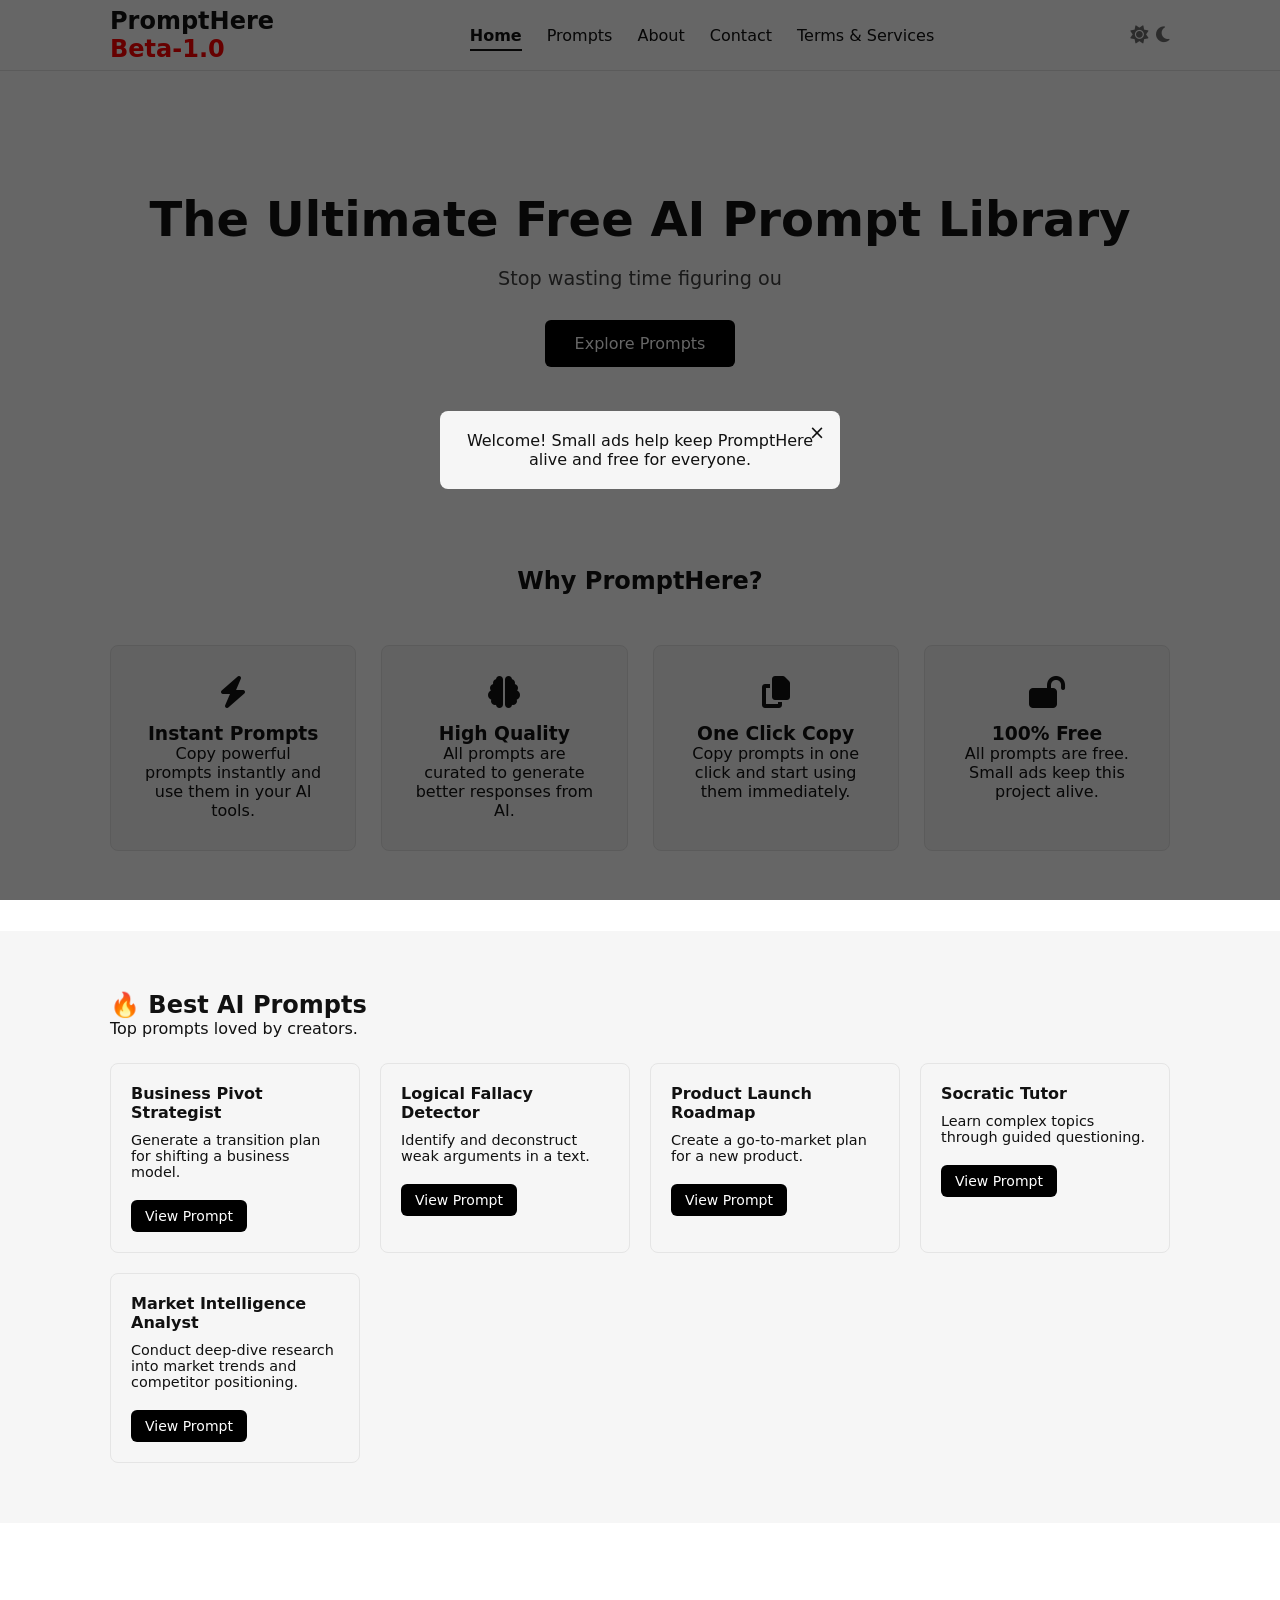
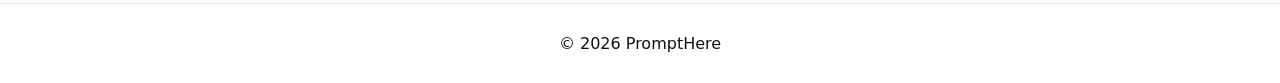
==== index.html @ b7d782c4 "Add files via upload" ====
<!DOCTYPE html>
<html lang="en">

<head>
  <meta charset="UTF-8">
  <meta name="viewport" content="width=device-width, initial-scale=1.0">
  <title>PromptHere - Free AI Prompt Library</title>

  <!-- Main CSS -->
  <link rel="stylesheet" href="style.css">

  <!-- Font Awesome Icons -->
  <link rel="stylesheet"
    href="https://cdnjs.cloudflare.com/ajax/libs/font-awesome/6.5.0/css/all.min.css">
</head>

<body>

  <!-- HEADER -->
  <header class="header">
    <div class="container nav">

      <div class="logo">
        <a href="index.html">PromptHere <P style="color: red;">Beta-1.0</P> </a>
      </div>

      <nav>
        <ul>
          <li><a href="index.html" class="active">Home</a></li>
          <li><a href="prompts.html">Prompts</a></li>
          <li><a href="about.html">About</a></li>
          <li><a href="contact.html">Contact</a></li>
          <li><a href="terms&services.html">Terms & Services</a></li>
        </ul>
      </nav>

      <!-- Theme Toggle -->
      <label class="theme-toggle">
        <i class="fa-solid fa-sun"></i>
        <input type="checkbox" id="theme-toggle">
        <i class="fa-solid fa-moon"></i>
      </label>

    </div>
  </header>


  <!-- HERO SECTION -->
  <section class="hero">
    <div class="container hero-content">

      <h1>The Ultimate Free AI Prompt Library</h1>

      <!-- Typewriter text -->
      <p id="hero-text"></p>

      <a href="prompts.html" class="btn">Explore Prompts</a>

    </div>
  </section>


  <!-- INFO POPUP -->
  <div id="popup" class="popup">
    <div class="popup-content">

      <span id="close-popup">&times;</span>

      <p>
        Welcome! Small ads help keep PromptHere alive and free for everyone.
      </p>

    </div>
  </div>


  <!-- FEATURES -->
  <section class="features">

    <div class="container">

      <h2 class="section-title">Why PromptHere?</h2>

      <div class="cards">

        <div class="card">
          <i class="fa-solid fa-bolt"></i>
          <h3>Instant Prompts</h3>
          <p>Copy powerful prompts instantly and use them in your AI tools.</p>
        </div>

        <div class="card">
          <i class="fa-solid fa-brain"></i>
          <h3>High Quality</h3>
          <p>All prompts are curated to generate better responses from AI.</p>
        </div>

        <div class="card">
          <i class="fa-solid fa-copy"></i>
          <h3>One Click Copy</h3>
          <p>Copy prompts in one click and start using them immediately.</p>
        </div>

        <div class="card">
          <i class="fa-solid fa-lock-open"></i>
          <h3>100% Free</h3>
          <p>All prompts are free. Small ads keep this project alive.</p>
        </div>

      </div>

    </div>

  </section>


  <!-- BEST PROMPTS -->
  <section class="best-prompts">

    <div class="container">

      <h2>🔥 Best AI Prompts</h2>
      <p>Top prompts loved by creators.</p>

      <div id="bestPrompts" class="prompt-grid"></div>

    </div>

  </section>


  <!-- FOOTER -->
  <footer class="footer">
    <div class="container footer-content">
      <p>© <span id="year"></span> PromptHere</p>
    </div>
  </footer>


  <!-- MAIN JS -->
  <script src="script.js"></script>

</body>
</html>
---- style.css ----
/* =========================
   ROOT VARIABLES
========================= */

:root {
  --bg: #ffffff;
  --text: #111;
  --card: #f6f6f6;
  --border: #e5e5e5;
}

[data-theme="dark"] {
  --bg: #0f0f0f;
  --text: #eeeeee;
  --card: #1a1a1a;
  --border: #333;
}


/* =========================
   GLOBAL RESET
========================= */

* {
  margin: 0;
  padding: 0;
  box-sizing: border-box;
}

body {
  font-family: system-ui;
  background: var(--bg);
  color: var(--text);
  transition: background .3s, color .3s;
}

.container {
  max-width: 1100px;
  margin: auto;
  padding: 0 20px;
}


/* =========================
   HEADER / NAVBAR
========================= */

.header {
  border-bottom: 1px solid var(--border);
  position: sticky;
  top: 0;
  background: var(--bg);
  z-index: 1000;
}

.nav {
  display: flex;
  justify-content: space-between;
  align-items: center;
  height: 70px;
}

.logo a {
  font-size: 1.5rem;
  font-weight: 700;
  color: var(--text);
  text-decoration: none;
}

nav ul {
  display: flex;
  gap: 25px;
  list-style: none;
}

nav a {
  text-decoration: none;
  color: var(--text);
  transition: .3s;
}

nav a:hover {
  opacity: .6;
}

nav a.active {
  font-weight: 600;
  border-bottom: 2px solid var(--text);
  padding-bottom: 4px;
}


/* =========================
   HERO SECTION
========================= */

.hero {
  padding: 120px 0;
  text-align: center;
}

.hero h1 {
  font-size: 3rem;
  margin-bottom: 20px;
}

.hero p {
  font-size: 1.2rem;
  opacity: .8;
  max-width: 650px;
  margin: auto;
  margin-bottom: 30px;
}

.btn {
  display: inline-block;
  background: #000;
  color: #fff;
  padding: 14px 30px;
  border-radius: 6px;
  text-decoration: none;
  transition: .3s;
}

.btn:hover {
  transform: translateY(-3px);
  box-shadow: 0 6px 15px rgba(0,0,0,0.15);
}


/* =========================
   FEATURES SECTION
========================= */

.features {
  padding: 80px 0;
}

.section-title {
  text-align: center;
  margin-bottom: 50px;
}

.cards {
  display: grid;
  grid-template-columns: repeat(auto-fit, minmax(220px, 1fr));
  gap: 25px;
}

.card {
  background: var(--card);
  padding: 30px;
  border-radius: 8px;
  border: 1px solid var(--border);
  text-align: center;
  transition: .3s;
}

.card:hover {
  transform: translateY(-6px);
  box-shadow: 0 10px 20px rgba(0,0,0,0.08);
}

.card i {
  font-size: 2rem;
  margin-bottom: 15px;
}


/* =========================
   PROMPT CARDS
========================= */

.prompt-grid {
  display: grid;
  grid-template-columns: repeat(auto-fit, minmax(250px, 1fr));
  gap: 20px;
  margin-top: 25px;
}

.prompt-card {
  background: var(--card);
  padding: 20px;
  border-radius: 8px;
  border: 1px solid var(--border);
  transition: .3s;
}

.prompt-card:hover {
  transform: translateY(-5px);
  box-shadow: 0 8px 18px rgba(0,0,0,0.08);
}

.prompt-card h3 {
  font-size: 1rem;
  margin-bottom: 10px;
}

.prompt-card p {
  font-size: .9rem;
  margin-bottom: 10px;
}

.prompt-card pre {
  background: #111;
  color: #fff;
  padding: 10px;
  font-size: .8rem;
  overflow: auto;
  border-radius: 4px;
}

.prompt-buttons {
  display: flex;
  gap: 10px;
  margin-top: 10px;
}

.prompt-card button {
  padding: 8px 14px;
  background: #000;
  color: #fff;
  border: none;
  border-radius: 4px;
  cursor: pointer;
  transition: .3s;
}

.prompt-card button:hover {
  transform: translateY(-2px);
}


/* =========================
   VIEW BUTTON
========================= */

.view-btn {
  display: inline-block;
  margin-top: 10px;
  padding: 8px 14px;
  background: #000;
  color: #fff;
  text-decoration: none;
  border-radius: 6px;
  font-size: 14px;
  transition: .3s;
}

.view-btn:hover {
  opacity: .8;
}


/* =========================
   PROMPT PAGE TEXT
========================= */

#prompt-text {
  background: var(--card);
  padding: 20px;
  border: 1px solid var(--border);
  border-radius: 6px;
  white-space: pre-wrap;
  word-wrap: break-word;
  line-height: 1.6;
  margin: 20px 0;
}


/* =========================
   SEARCH / FILTER
========================= */

#search,
#category {
  padding: 10px;
  margin-bottom: 15px;
  border: 1px solid var(--border);
  border-radius: 5px;
  width: 100%;
}

#category {
  max-width: 250px;
}


/* =========================
   LOAD MORE BUTTON
========================= */

.load-more {
  margin: 40px auto;
  display: block;
  padding: 10px 20px;
  border: none;
  border-radius: 5px;
  background: #000;
  color: #fff;
  cursor: pointer;
  transition: .3s;
}

.load-more:hover {
  transform: translateY(-2px);
}


/* =========================
   BEST PROMPTS SECTION
========================= */

.best-prompts {
  padding: 60px 20px;
  background: var(--card);
}


/* =========================
   POPUP
========================= */

.popup {
  position: fixed;
  top: 0;
  left: 0;
  width: 100%;
  height: 100%;
  background: rgba(0,0,0,0.6);
  display: none;
  justify-content: center;
  align-items: center;
  z-index: 10000;
}

.popup-content {
  background: var(--card);
  padding: 20px;
  border-radius: 8px;
  max-width: 400px;
  text-align: center;
  position: relative;
}

#close-popup {
  position: absolute;
  top: 10px;
  right: 15px;
  cursor: pointer;
  font-size: 1.2rem;
}


/* =========================
   THEME TOGGLE
========================= */

.theme-toggle {
  display: flex;
  align-items: center;
  gap: 8px;
  font-size: 18px;
  cursor: pointer;
}

.theme-toggle input {
  display: none;
}

.theme-toggle i {
  color: var(--text);
  opacity: .6;
  transition: .3s;
}

.theme-toggle:hover i {
  opacity: 1;
}


/* =========================
   FOOTER
========================= */

.footer {
  margin-top: 80px;
  padding: 30px 0;
  border-top: 1px solid var(--border);
  text-align: center;
}
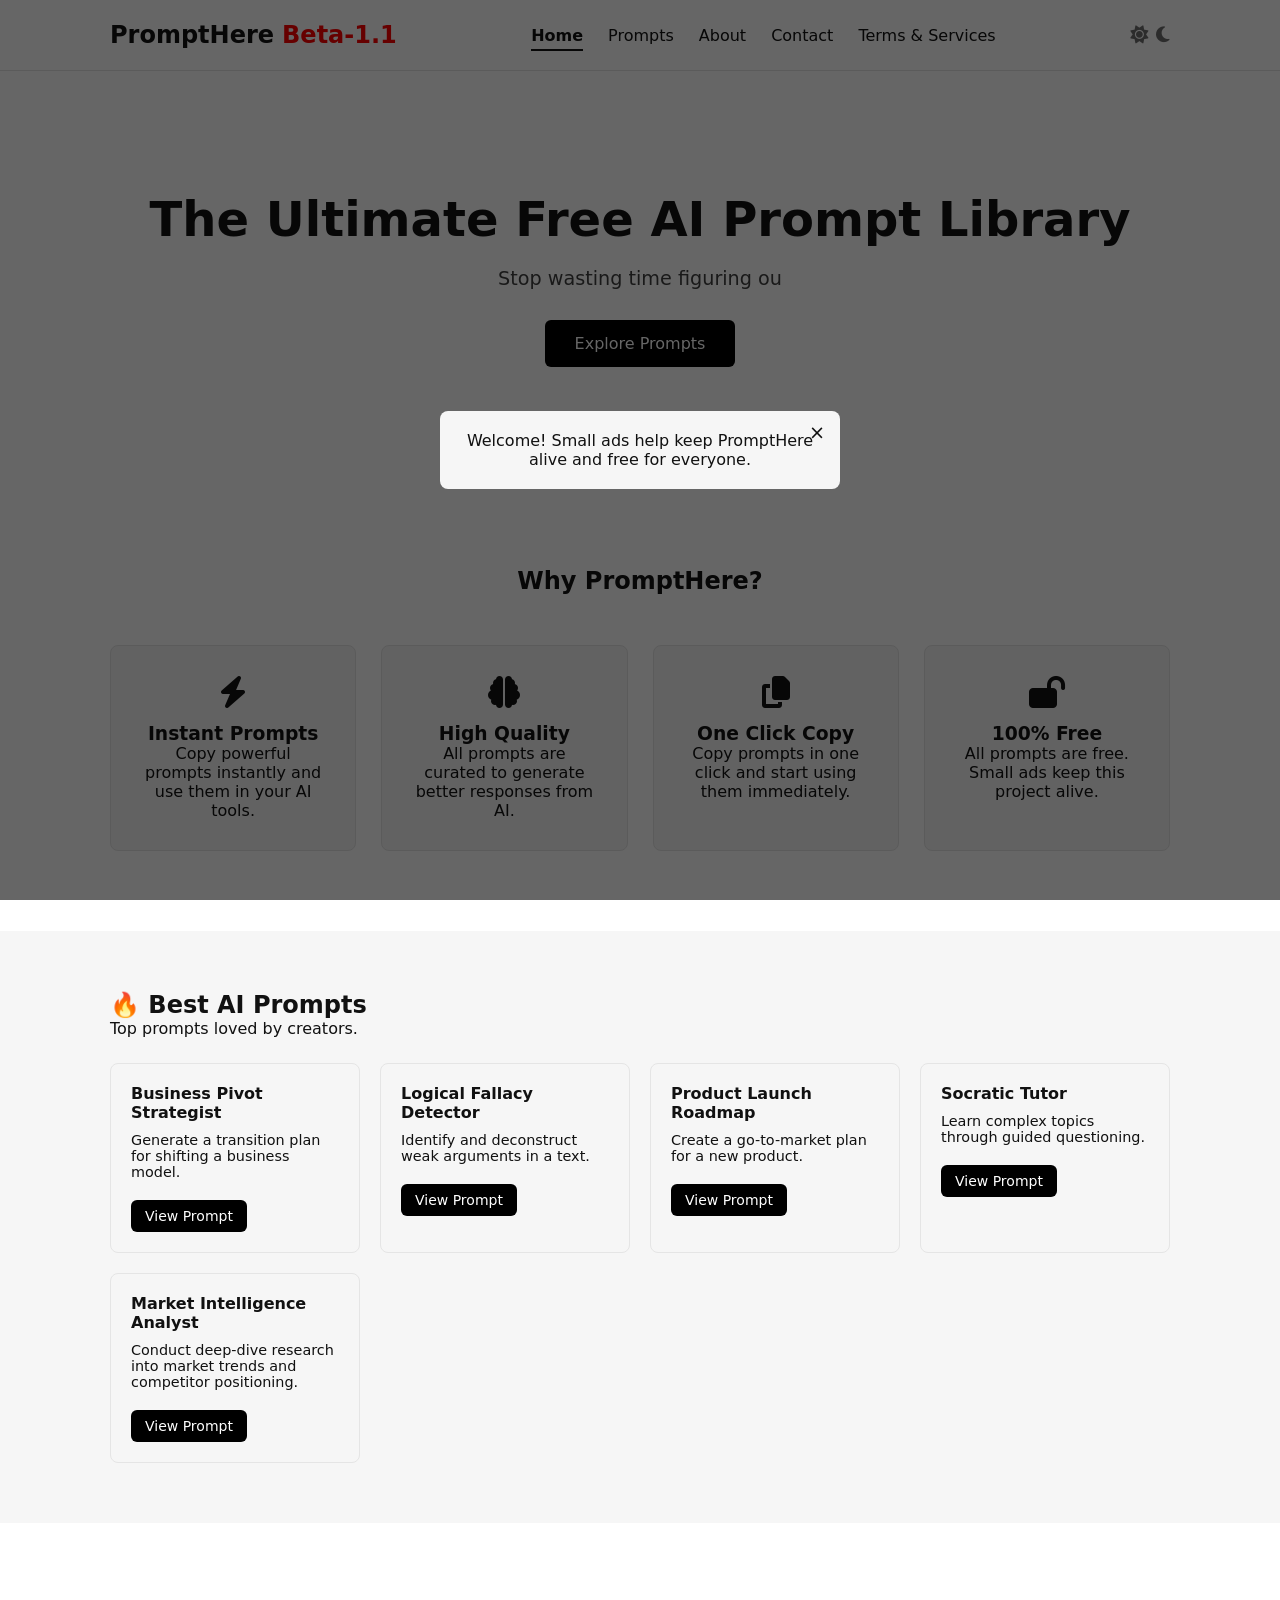
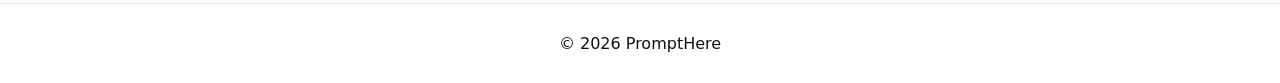
==== commit 97b71f2b: "updated index - beta 1.1" ====
--- a/index.html
+++ b/index.html
@@ -1,135 +1,143 @@
 <!DOCTYPE html>
 <html lang="en">
-
 <head>
   <meta charset="UTF-8">
   <meta name="viewport" content="width=device-width, initial-scale=1.0">
   <title>PromptHere - Free AI Prompt Library</title>
-
-  <!-- Main CSS -->
   <link rel="stylesheet" href="style.css">
-
-  <!-- Font Awesome Icons -->
-  <link rel="stylesheet"
-    href="https://cdnjs.cloudflare.com/ajax/libs/font-awesome/6.5.0/css/all.min.css">
+  <link rel="stylesheet" href="https://cdnjs.cloudflare.com/ajax/libs/font-awesome/6.5.0/css/all.min.css">
 </head>
-
 <body>
 
-  <!-- HEADER -->
+  <!-- ==============================
+       Header / Navigation
+  ============================== -->
   <header class="header">
     <div class="container nav">
 
+      <!-- Logo -->
       <div class="logo">
-        <a href="index.html">PromptHere <P style="color: red;">Beta-1.0</P> </a>
+        <a href="index.html">PromptHere <p style="color: red;">Beta-1.1</p></a>
       </div>
 
-      <nav>
+      <!-- Desktop Nav -->
+      <nav class="desktop-nav">
         <ul>
           <li><a href="index.html" class="active">Home</a></li>
           <li><a href="prompts.html">Prompts</a></li>
           <li><a href="about.html">About</a></li>
           <li><a href="contact.html">Contact</a></li>
-          <li><a href="terms&services.html">Terms & Services</a></li>
+          <li><a href="terms&services.html">Terms &amp; Services</a></li>
         </ul>
       </nav>
 
-      <!-- Theme Toggle -->
-      <label class="theme-toggle">
-        <i class="fa-solid fa-sun"></i>
-        <input type="checkbox" id="theme-toggle">
-        <i class="fa-solid fa-moon"></i>
-      </label>
+      <!-- Right side: Theme Toggle + Hamburger -->
+      <div class="nav-right">
 
+        <!-- Theme Toggle (visible on both) -->
+        <label class="theme-toggle">
+          <i class="fa-solid fa-sun"></i>
+          <input type="checkbox" id="theme-toggle">
+          <i class="fa-solid fa-moon"></i>
+        </label>
+
+        <!-- Hamburger Button (mobile only) -->
+        <button class="hamburger" id="hamburger" aria-label="Open menu">
+          <span></span>
+          <span></span>
+          <span></span>
+        </button>
+
+      </div>
     </div>
   </header>
 
+  <!-- ==============================
+       Mobile Slide-in Drawer
+  ============================== -->
+  <div class="drawer-overlay" id="drawer-overlay"></div>
+  <nav class="drawer" id="drawer">
+    <button class="drawer-close" id="drawer-close" aria-label="Close menu">&times;</button>
+    <ul>
+      <li><a href="index.html" class="active">Home</a></li>
+      <li><a href="prompts.html">Prompts</a></li>
+      <li><a href="about.html">About</a></li>
+      <li><a href="contact.html">Contact</a></li>
+      <li><a href="terms&services.html">Terms &amp; Services</a></li>
+    </ul>
+  </nav>
 
-  <!-- HERO SECTION -->
+
+  <!-- ==============================
+       Hero Section
+  ============================== -->
   <section class="hero">
     <div class="container hero-content">
-
       <h1>The Ultimate Free AI Prompt Library</h1>
-
-      <!-- Typewriter text -->
       <p id="hero-text"></p>
-
       <a href="prompts.html" class="btn">Explore Prompts</a>
-
     </div>
   </section>
 
 
-  <!-- INFO POPUP -->
+  <!-- ==============================
+       Info Popup
+  ============================== -->
   <div id="popup" class="popup">
     <div class="popup-content">
-
       <span id="close-popup">&times;</span>
-
-      <p>
-        Welcome! Small ads help keep PromptHere alive and free for everyone.
-      </p>
-
+      <p>Welcome! Small ads help keep PromptHere alive and free for everyone.</p>
     </div>
   </div>
 
 
-  <!-- FEATURES -->
+  <!-- ==============================
+       Features Section
+  ============================== -->
   <section class="features">
-
     <div class="container">
-
       <h2 class="section-title">Why PromptHere?</h2>
-
       <div class="cards">
-
         <div class="card">
           <i class="fa-solid fa-bolt"></i>
           <h3>Instant Prompts</h3>
           <p>Copy powerful prompts instantly and use them in your AI tools.</p>
         </div>
-
         <div class="card">
           <i class="fa-solid fa-brain"></i>
           <h3>High Quality</h3>
           <p>All prompts are curated to generate better responses from AI.</p>
         </div>
-
         <div class="card">
           <i class="fa-solid fa-copy"></i>
           <h3>One Click Copy</h3>
           <p>Copy prompts in one click and start using them immediately.</p>
         </div>
-
         <div class="card">
           <i class="fa-solid fa-lock-open"></i>
           <h3>100% Free</h3>
           <p>All prompts are free. Small ads keep this project alive.</p>
         </div>
-
       </div>
-
     </div>
-
   </section>
 
 
-  <!-- BEST PROMPTS -->
+  <!-- ==============================
+       Best Prompts Section
+  ============================== -->
   <section class="best-prompts">
-
     <div class="container">
-
       <h2>🔥 Best AI Prompts</h2>
       <p>Top prompts loved by creators.</p>
-
       <div id="bestPrompts" class="prompt-grid"></div>
-
     </div>
-
   </section>
 
 
-  <!-- FOOTER -->
+  <!-- ==============================
+       Footer
+  ============================== -->
   <footer class="footer">
     <div class="container footer-content">
       <p>© <span id="year"></span> PromptHere</p>
@@ -137,8 +145,7 @@
   </footer>
 
 
-  <!-- MAIN JS -->
   <script src="script.js"></script>
 
 </body>
-</html>+</html>
--- a/style.css
+++ b/style.css
@@ -65,28 +65,171 @@
   font-weight: 700;
   color: var(--text);
   text-decoration: none;
-}
-
-nav ul {
+  display: flex;
+  align-items: center;
+  gap: 8px;
+}
+
+/* Desktop nav */
+.desktop-nav ul {
   display: flex;
   gap: 25px;
   list-style: none;
 }
 
-nav a {
+.desktop-nav a {
   text-decoration: none;
   color: var(--text);
   transition: .3s;
 }
 
-nav a:hover {
+.desktop-nav a:hover {
   opacity: .6;
 }
 
-nav a.active {
+.desktop-nav a.active {
   font-weight: 600;
   border-bottom: 2px solid var(--text);
   padding-bottom: 4px;
+}
+
+/* Right side wrapper (toggle + hamburger) */
+.nav-right {
+  display: flex;
+  align-items: center;
+  gap: 14px;
+}
+
+
+/* =========================
+   THEME TOGGLE
+========================= */
+
+.theme-toggle {
+  display: flex;
+  align-items: center;
+  gap: 8px;
+  font-size: 18px;
+  cursor: pointer;
+}
+
+.theme-toggle input {
+  display: none;
+}
+
+.theme-toggle i {
+  color: var(--text);
+  opacity: .6;
+  transition: .3s;
+}
+
+.theme-toggle:hover i {
+  opacity: 1;
+}
+
+
+/* =========================
+   HAMBURGER BUTTON
+   (hidden on desktop)
+========================= */
+
+.hamburger {
+  display: none;           /* hidden on desktop */
+  flex-direction: column;
+  justify-content: center;
+  align-items: center;
+  gap: 5px;
+  width: 36px;
+  height: 36px;
+  background: none;
+  border: none;
+  cursor: pointer;
+  padding: 4px;
+}
+
+.hamburger span {
+  display: block;
+  width: 22px;
+  height: 2px;
+  background: var(--text);
+  border-radius: 2px;
+  transition: .3s;
+}
+
+
+/* =========================
+   MOBILE DRAWER
+========================= */
+
+/* Dark overlay behind drawer */
+.drawer-overlay {
+  display: none;
+  position: fixed;
+  inset: 0;
+  background: rgba(0, 0, 0, 0.45);
+  z-index: 1100;
+}
+
+.drawer-overlay.open {
+  display: block;
+}
+
+/* Drawer panel */
+.drawer {
+  position: fixed;
+  top: 0;
+  left: -55%;          /* hidden off-screen to the left */
+  width: 50%;
+  height: 100%;
+  background: var(--bg);
+  border-right: 1px solid var(--border);
+  z-index: 1200;
+  padding: 24px 20px;
+  transition: left .3s ease;
+  overflow-y: auto;
+}
+
+.drawer.open {
+  left: 0;             /* slide in */
+}
+
+/* Close (×) button inside drawer */
+.drawer-close {
+  background: none;
+  border: none;
+  font-size: 1.6rem;
+  cursor: pointer;
+  color: var(--text);
+  display: block;
+  margin-left: auto;
+  margin-bottom: 24px;
+  line-height: 1;
+}
+
+/* Drawer nav links */
+.drawer ul {
+  list-style: none;
+  display: flex;
+  flex-direction: column;
+  gap: 0;
+}
+
+.drawer ul li a {
+  display: block;
+  padding: 14px 0;
+  border-bottom: 1px solid var(--border);
+  text-decoration: none;
+  color: var(--text);
+  font-size: 1.05rem;
+  transition: opacity .2s;
+}
+
+.drawer ul li a:hover {
+  opacity: .6;
+}
+
+.drawer ul li a.active {
+  font-weight: 700;
 }
 
 
@@ -206,8 +349,13 @@
   color: #fff;
   padding: 10px;
   font-size: .8rem;
-  overflow: auto;
   border-radius: 4px;
+  /* Fixed height — text scrolls inside, card stays same size */
+  max-height: 100px;
+  overflow-y: auto;
+  overflow-x: hidden;
+  white-space: pre-wrap;
+  word-break: break-word;
 }
 
 .prompt-buttons {
@@ -236,7 +384,9 @@
 ========================= */
 
 .view-btn {
-  display: inline-block;
+  display: inline-flex;
+  align-items: center;
+  justify-content: center;
   margin-top: 10px;
   padding: 8px 14px;
   background: #000;
@@ -279,6 +429,8 @@
   border: 1px solid var(--border);
   border-radius: 5px;
   width: 100%;
+  background: var(--bg);
+  color: var(--text);
 }
 
 #category {
@@ -353,29 +505,33 @@
 
 
 /* =========================
-   THEME TOGGLE
-========================= */
-
-.theme-toggle {
-  display: flex;
-  align-items: center;
-  gap: 8px;
-  font-size: 18px;
-  cursor: pointer;
-}
-
-.theme-toggle input {
-  display: none;
-}
-
-.theme-toggle i {
-  color: var(--text);
-  opacity: .6;
-  transition: .3s;
-}
-
-.theme-toggle:hover i {
-  opacity: 1;
+   PAGE SECTIONS
+   (about, contact, terms, prompt detail)
+========================= */
+
+.page {
+  padding: 40px 0 60px;
+}
+
+.page h1 {
+  margin-bottom: 20px;
+}
+
+.page p {
+  margin-bottom: 16px;
+  line-height: 1.7;
+}
+
+.container.small {
+  max-width: 720px;
+}
+
+.ads-note {
+  margin-top: 30px;
+  padding: 12px 16px;
+  border-left: 3px solid var(--border);
+  font-size: 0.9rem;
+  opacity: 0.7;
 }
 
 
@@ -388,4 +544,90 @@
   padding: 30px 0;
   border-top: 1px solid var(--border);
   text-align: center;
-}+}
+
+
+/* =========================
+   RESPONSIVE — TABLET
+   (max 768px)
+========================= */
+
+@media (max-width: 768px) {
+
+  /* Hide desktop nav, show hamburger */
+  .desktop-nav {
+    display: none;
+  }
+
+  .hamburger {
+    display: flex;
+  }
+
+  /* Shrink hero text */
+  .hero {
+    padding: 70px 0;
+  }
+
+  .hero h1 {
+    font-size: 2rem;
+  }
+
+  .hero p {
+    font-size: 1rem;
+  }
+
+  /* Stack feature cards to 2 columns */
+  .cards {
+    grid-template-columns: repeat(2, 1fr);
+  }
+
+  /* Search full width, category full width */
+  #category {
+    max-width: 100%;
+  }
+
+  /* Prompt grid single column */
+  .prompt-grid {
+    grid-template-columns: 1fr;
+  }
+
+}
+
+
+/* =========================
+   RESPONSIVE — MOBILE
+   (max 480px)
+========================= */
+
+@media (max-width: 480px) {
+
+  .hero h1 {
+    font-size: 1.6rem;
+  }
+
+  /* Stack feature cards to 1 column */
+  .cards {
+    grid-template-columns: 1fr;
+  }
+
+  /* Drawer takes 75% of screen on small phones */
+  .drawer {
+    width: 75%;
+    left: -80%;
+  }
+
+  /* Tighten up page padding */
+  .container {
+    padding: 0 14px;
+  }
+
+  .page {
+    padding: 24px 0 40px;
+  }
+
+  /* Prompt buttons stack vertically */
+  .prompt-buttons {
+    flex-direction: column;
+  }
+
+}
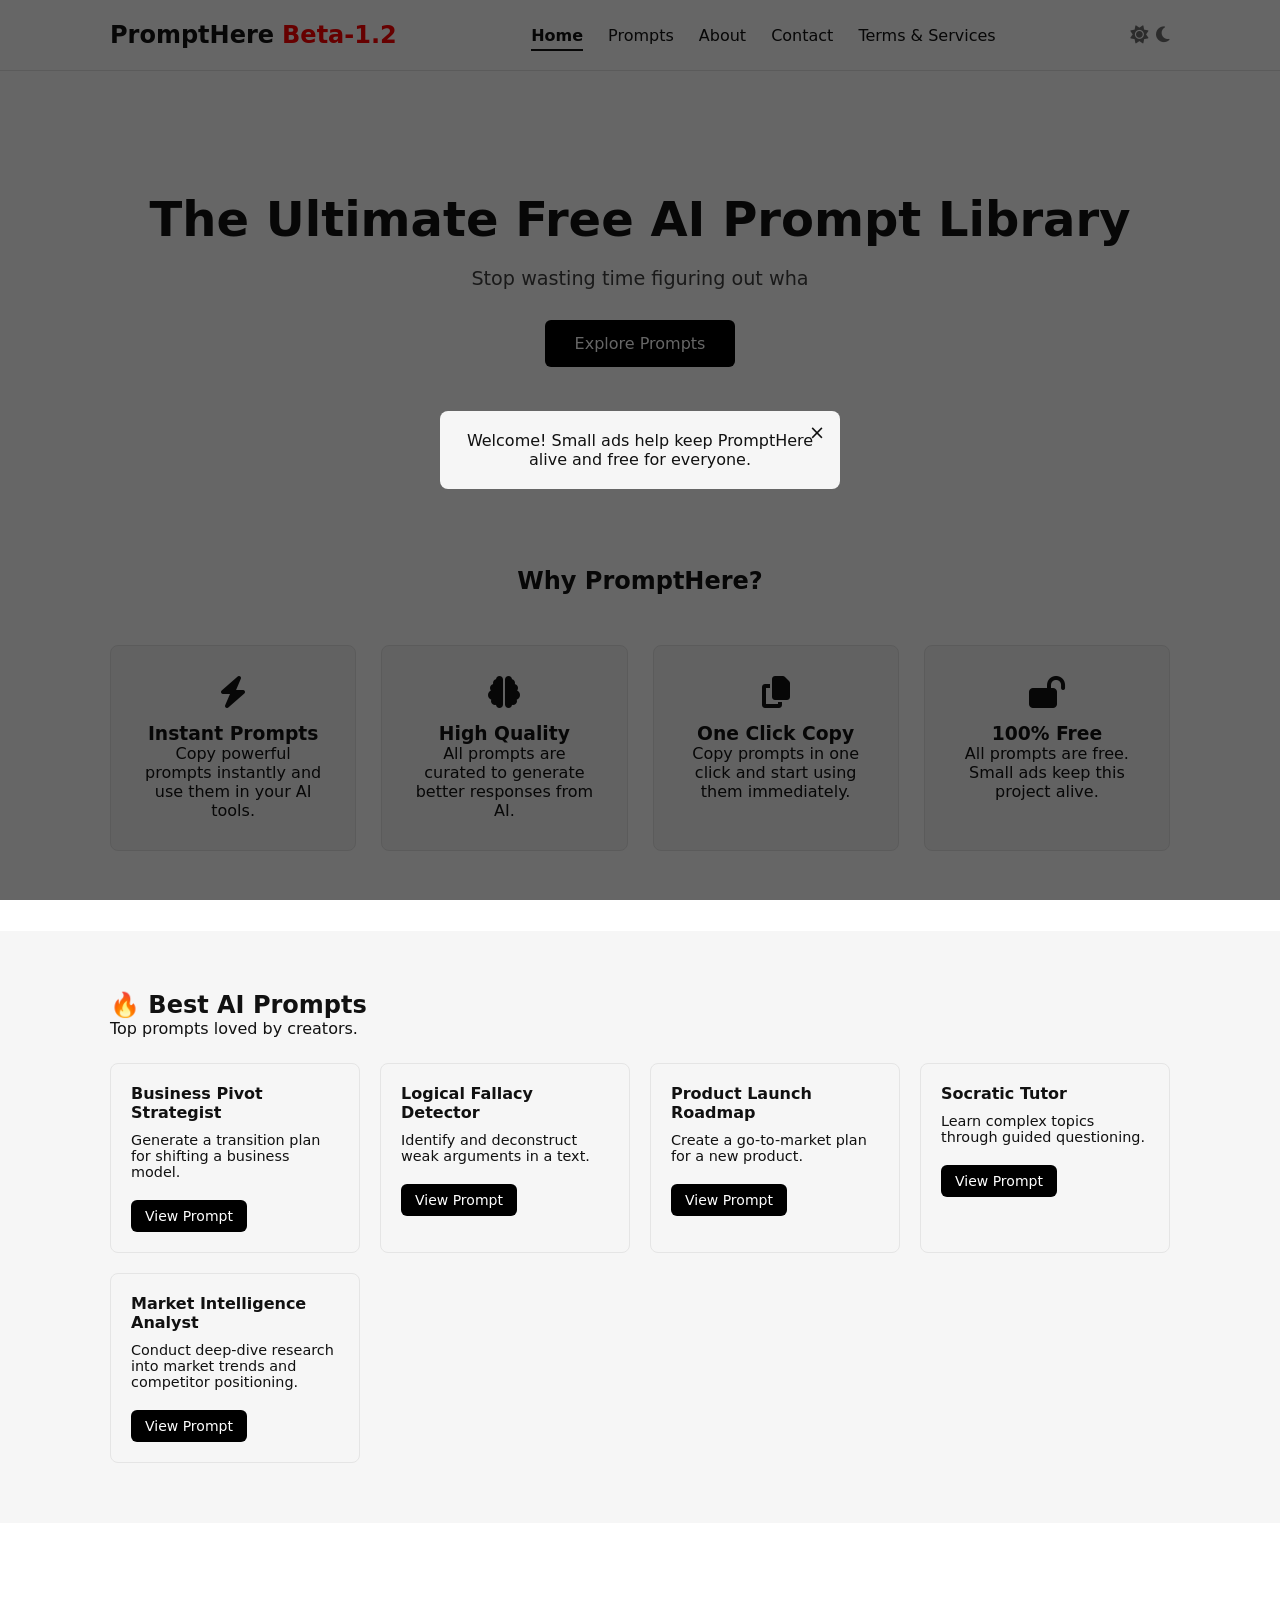
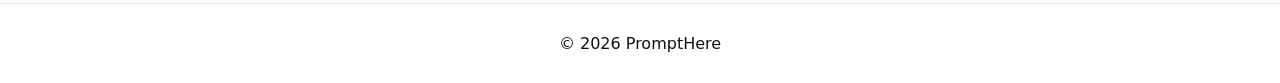
==== commit 17b1c4b0: "Update logo version to Beta-1.2 Updated the version in the logo to Beta-1.2." ====
--- a/index.html
+++ b/index.html
@@ -17,7 +17,7 @@
 
       <!-- Logo -->
       <div class="logo">
-        <a href="index.html">PromptHere <p style="color: red;">Beta-1.1</p></a>
+        <a href="index.html">PromptHere <p style="color: red;">Beta-1.2</p></a>
       </div>
 
       <!-- Desktop Nav -->
--- a/style.css
+++ b/style.css
@@ -631,3 +631,95 @@
   }
 
 }
+
+/* =========================
+   PREMIUM PROMPT GATE
+========================= */
+
+/* Gold premium badge on the card */
+.premium-badge {
+  display: inline-block;
+  background: #f5a623;
+  color: #fff;
+  font-size: 0.7rem;
+  font-weight: 700;
+  padding: 3px 8px;
+  border-radius: 20px;
+  margin-bottom: 10px;
+  letter-spacing: 0.5px;
+  text-transform: uppercase;
+}
+
+/* Unlock button on premium cards */
+.unlock-btn {
+  display: inline-block;
+  margin-top: 10px;
+  padding: 8px 16px;
+  background: #f5a623;
+  color: #fff;
+  border: none;
+  border-radius: 6px;
+  font-size: 14px;
+  cursor: pointer;
+  transition: .3s;
+}
+
+.unlock-btn:hover {
+  opacity: .85;
+  transform: translateY(-2px);
+}
+
+/* Full screen overlay for the countdown modal */
+.ad-overlay {
+  position: fixed;
+  inset: 0;
+  background: rgba(0, 0, 0, 0.75);
+  z-index: 20000;
+  display: flex;
+  justify-content: center;
+  align-items: center;
+}
+
+/* Modal box */
+.ad-modal {
+  background: var(--card);
+  border: 1px solid var(--border);
+  border-radius: 10px;
+  padding: 36px 30px;
+  text-align: center;
+  max-width: 360px;
+  width: 90%;
+}
+
+.ad-modal h3 {
+  margin-bottom: 12px;
+  font-size: 1.2rem;
+}
+
+.ad-modal p {
+  font-size: 0.9rem;
+  opacity: 0.7;
+  margin-bottom: 20px;
+}
+
+/* Big countdown number */
+.ad-countdown {
+  font-size: 3rem;
+  font-weight: 700;
+  margin-bottom: 20px;
+  color: #f5a623;
+}
+
+/* Cancel link */
+.ad-cancel {
+  display: block;
+  margin-top: 16px;
+  font-size: 0.8rem;
+  opacity: 0.5;
+  cursor: pointer;
+  text-decoration: underline;
+}
+
+.ad-cancel:hover {
+  opacity: 0.9;
+}
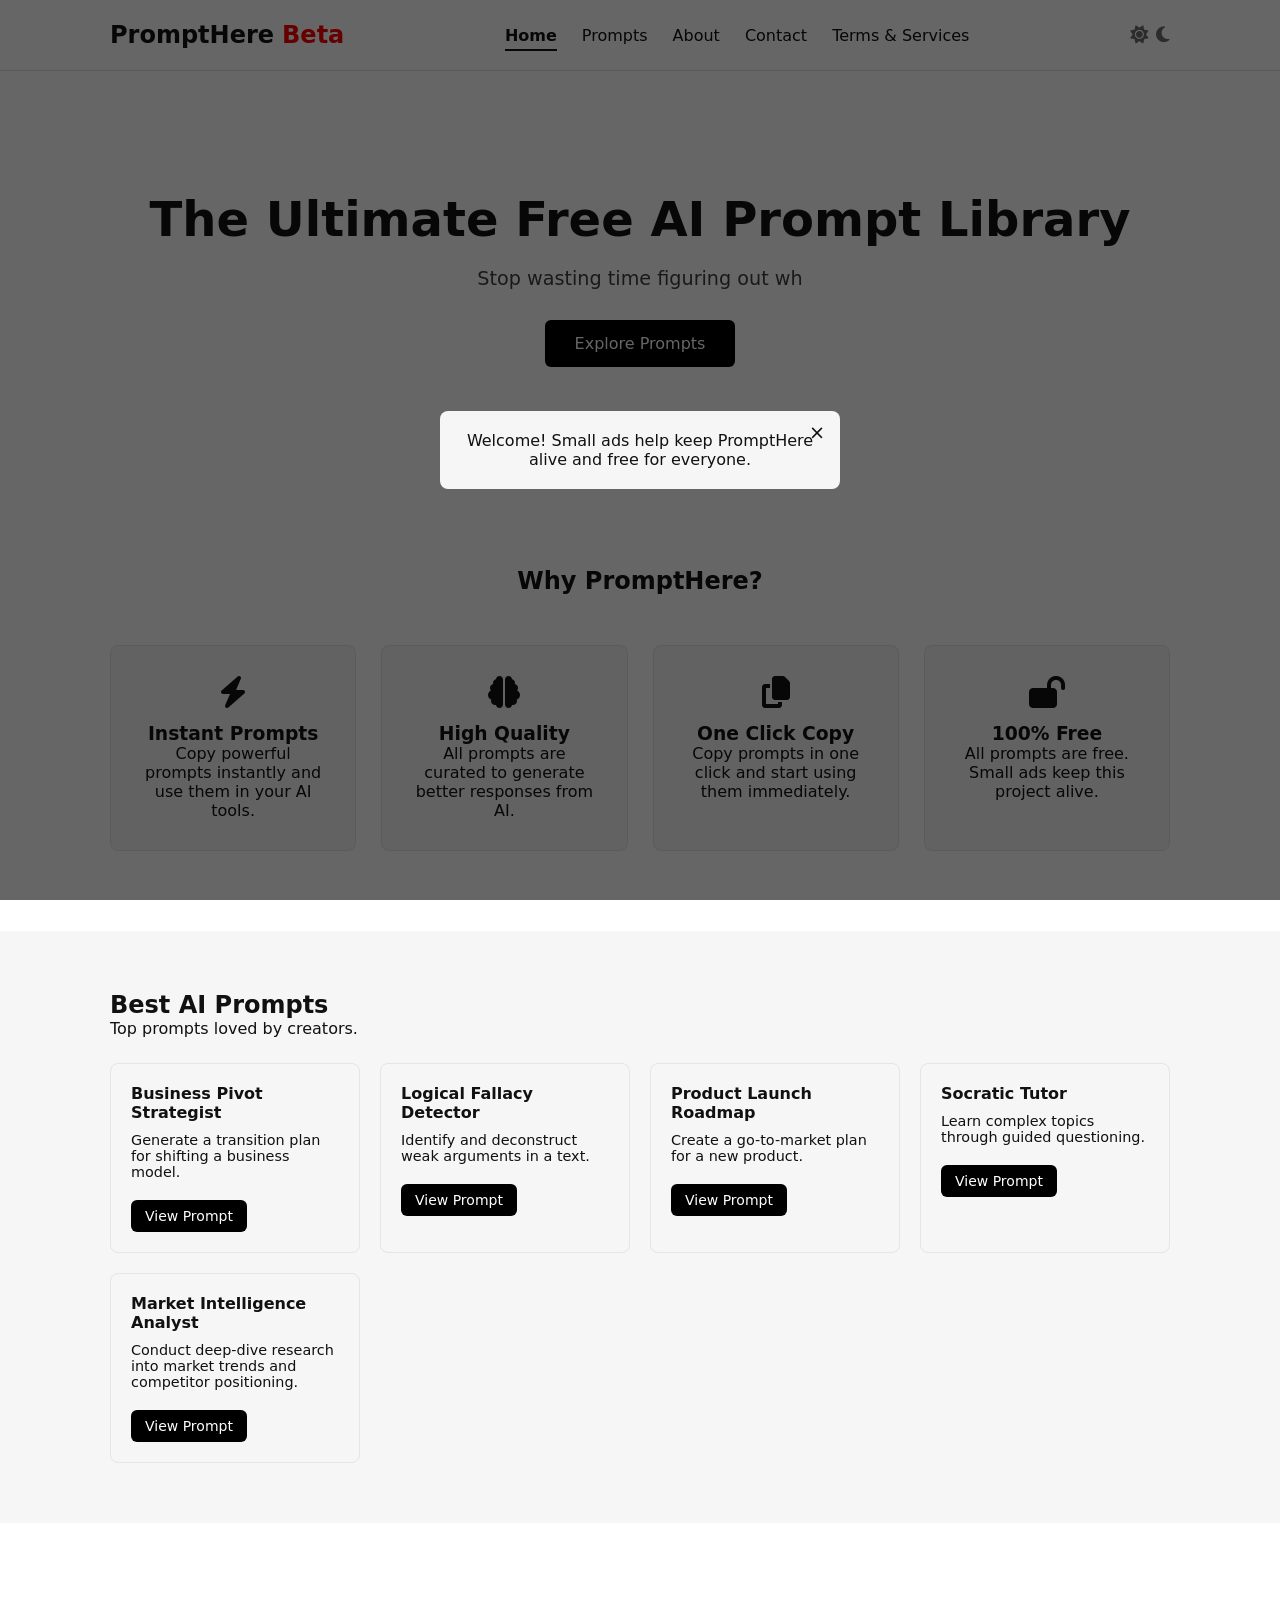
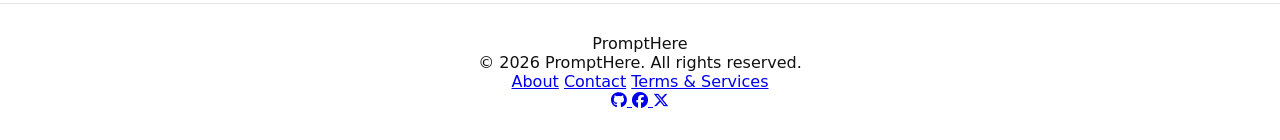
==== commit b43ab9d1: "Refactor index.html structure and improve comments" ====
--- a/index.html
+++ b/index.html
@@ -1,151 +1,185 @@
 <!DOCTYPE html>
 <html lang="en">
-<head>
-  <meta charset="UTF-8">
-  <meta name="viewport" content="width=device-width, initial-scale=1.0">
-  <title>PromptHere - Free AI Prompt Library</title>
-  <link rel="stylesheet" href="style.css">
-  <link rel="stylesheet" href="https://cdnjs.cloudflare.com/ajax/libs/font-awesome/6.5.0/css/all.min.css">
-</head>
-<body>
+  <head>
+    <meta charset="UTF-8">
+    <meta name="viewport" content="width=device-width, initial-scale=1.0">
+    <title>PromptHere - Free AI Prompt Library</title>
+    <link rel="stylesheet" href="style.css">
+    <link rel="stylesheet" href="https://cdnjs.cloudflare.com/ajax/libs/font-awesome/6.5.0/css/all.min.css">
+  </head>
+  <body>
 
-  <!-- ==============================
-       Header / Navigation
-  ============================== -->
-  <header class="header">
-    <div class="container nav">
+    <!-- ==============================
+         Header / Navigation
+    ============================== -->
+    <header class="header">
+      <div class="container nav">
 
-      <!-- Logo -->
-      <div class="logo">
-        <a href="index.html">PromptHere <p style="color: red;">Beta-1.2</p></a>
+        <!-- Logo -->
+        <div class="logo">
+          <a href="index.html">PromptHere <p style="color: red;">Beta</p></a>
+        </div>
+
+        <!-- Desktop Navigation Links -->
+        <nav class="desktop-nav">
+          <ul>
+            <li><a href="index.html" class="active">Home</a></li>
+            <li><a href="prompts.html">Prompts</a></li>
+            <li><a href="about.html">About</a></li>
+            <li><a href="contact.html">Contact</a></li>
+            <li><a href="terms&services.html">Terms &amp; Services</a></li>
+          </ul>
+        </nav>
+
+        <!-- Right Side: Theme Toggle + Hamburger -->
+        <div class="nav-right">
+
+          <!-- Theme Toggle (visible on both desktop and mobile) -->
+          <label class="theme-toggle">
+            <i class="fa-solid fa-sun"></i>
+            <input type="checkbox" id="theme-toggle">
+            <i class="fa-solid fa-moon"></i>
+          </label>
+
+          <!-- Hamburger Button (mobile only) -->
+          <button class="hamburger" id="hamburger" aria-label="Open menu">
+            <span></span>
+            <span></span>
+            <span></span>
+          </button>
+
+        </div>
       </div>
+    </header>
 
-      <!-- Desktop Nav -->
-      <nav class="desktop-nav">
-        <ul>
-          <li><a href="index.html" class="active">Home</a></li>
-          <li><a href="prompts.html">Prompts</a></li>
-          <li><a href="about.html">About</a></li>
-          <li><a href="contact.html">Contact</a></li>
-          <li><a href="terms&services.html">Terms &amp; Services</a></li>
-        </ul>
-      </nav>
+    <!-- ==============================
+         Mobile Slide-in Drawer
+    ============================== -->
+    <!-- Overlay backdrop for drawer -->
+    <div class="drawer-overlay" id="drawer-overlay"></div>
 
-      <!-- Right side: Theme Toggle + Hamburger -->
-      <div class="nav-right">
+    <!-- Slide-in navigation drawer for mobile -->
+    <nav class="drawer" id="drawer">
+      <button class="drawer-close" id="drawer-close" aria-label="Close menu">&times;</button>
+      <ul>
+        <li><a href="index.html" class="active">Home</a></li>
+        <li><a href="prompts.html">Prompts</a></li>
+        <li><a href="about.html">About</a></li>
+        <li><a href="contact.html">Contact</a></li>
+        <li><a href="terms&services.html">Terms &amp; Services</a></li>
+      </ul>
+    </nav>
 
-        <!-- Theme Toggle (visible on both) -->
-        <label class="theme-toggle">
-          <i class="fa-solid fa-sun"></i>
-          <input type="checkbox" id="theme-toggle">
-          <i class="fa-solid fa-moon"></i>
-        </label>
+    <!-- ==============================
+         Hero Section
+    ============================== -->
+    <section class="hero">
+      <div class="container hero-content">
+        <h1>The Ultimate Free AI Prompt Library</h1>
+        <!-- Hero text is dynamically populated via script.js -->
+        <p id="hero-text"></p>
+        <a href="prompts.html" class="btn">Explore Prompts</a>
+      </div>
+    </section>
 
-        <!-- Hamburger Button (mobile only) -->
-        <button class="hamburger" id="hamburger" aria-label="Open menu">
-          <span></span>
-          <span></span>
-          <span></span>
-        </button>
+    <!-- ==============================
+         Info Popup
+    ============================== -->
+    <!-- Popup shown on first visit to inform users about ads -->
+    <div id="popup" class="popup">
+      <div class="popup-content">
+        <span id="close-popup">&times;</span>
+        <p>Welcome! Small ads help keep PromptHere alive and free for everyone.</p>
+      </div>
+    </div>
+
+    <!-- ==============================
+         Features Section
+    ============================== -->
+    <section class="features">
+      <div class="container">
+        <h2 class="section-title">Why PromptHere?</h2>
+        <div class="cards">
+
+          <!-- Feature Card: Instant Prompts -->
+          <div class="card">
+            <i class="fa-solid fa-bolt"></i>
+            <h3>Instant Prompts</h3>
+            <p>Copy powerful prompts instantly and use them in your AI tools.</p>
+          </div>
+
+          <!-- Feature Card: High Quality -->
+          <div class="card">
+            <i class="fa-solid fa-brain"></i>
+            <h3>High Quality</h3>
+            <p>All prompts are curated to generate better responses from AI.</p>
+          </div>
+
+          <!-- Feature Card: One Click Copy -->
+          <div class="card">
+            <i class="fa-solid fa-copy"></i>
+            <h3>One Click Copy</h3>
+            <p>Copy prompts in one click and start using them immediately.</p>
+          </div>
+
+          <!-- Feature Card: 100% Free -->
+          <div class="card">
+            <i class="fa-solid fa-lock-open"></i>
+            <h3>100% Free</h3>
+            <p>All prompts are free. Small ads keep this project alive.</p>
+          </div>
+
+        </div>
+      </div>
+    </section>
+
+    <!-- ==============================
+         Best Prompts Section
+    ============================== -->
+    <section class="best-prompts">
+      <div class="container">
+        <h2>Best AI Prompts</h2>
+        <p>Top prompts loved by creators.</p>
+        <!-- Best prompts grid is dynamically populated via script.js -->
+        <div id="bestPrompts" class="prompt-grid"></div>
+      </div>
+    </section>
+
+    <!-- ==============================
+         Footer
+    ============================== -->
+    <footer class="footer">
+      <div class="container footer-content">
+
+        <!-- Brand name and copyright -->
+        <p class="footer-brand">PromptHere</p>
+        <!-- Year is dynamically set via script.js -->
+        <p class="footer-copy">© <span id="year"></span> PromptHere. All rights reserved.</p>
+
+        <!-- Site navigation links -->
+        <div class="footer-links">
+          <a href="about.html">About</a>
+          <a href="contact.html">Contact</a>
+          <a href="terms&services.html">Terms &amp; Services</a>
+        </div>
+
+        <!-- Social media links -->
+        <div class="footer-social">
+          <a href="https://github.com/talhaabidgit" target="_blank" aria-label="GitHub">
+            <i class="fa-brands fa-github"></i>
+          </a>
+          <a href="https://www.facebook.com/profile.php?id=61587464677692" target="_blank" aria-label="Facebook">
+            <i class="fa-brands fa-facebook"></i>
+          </a>
+          <a href="https://x.com/talhaabid_234" target="_blank" aria-label="X / Twitter">
+            <i class="fa-brands fa-x-twitter"></i>
+          </a>
+        </div>
 
       </div>
-    </div>
-  </header>
+    </footer>
 
-  <!-- ==============================
-       Mobile Slide-in Drawer
-  ============================== -->
-  <div class="drawer-overlay" id="drawer-overlay"></div>
-  <nav class="drawer" id="drawer">
-    <button class="drawer-close" id="drawer-close" aria-label="Close menu">&times;</button>
-    <ul>
-      <li><a href="index.html" class="active">Home</a></li>
-      <li><a href="prompts.html">Prompts</a></li>
-      <li><a href="about.html">About</a></li>
-      <li><a href="contact.html">Contact</a></li>
-      <li><a href="terms&services.html">Terms &amp; Services</a></li>
-    </ul>
-  </nav>
+    <script src="script.js"></script>
 
-
-  <!-- ==============================
-       Hero Section
-  ============================== -->
-  <section class="hero">
-    <div class="container hero-content">
-      <h1>The Ultimate Free AI Prompt Library</h1>
-      <p id="hero-text"></p>
-      <a href="prompts.html" class="btn">Explore Prompts</a>
-    </div>
-  </section>
-
-
-  <!-- ==============================
-       Info Popup
-  ============================== -->
-  <div id="popup" class="popup">
-    <div class="popup-content">
-      <span id="close-popup">&times;</span>
-      <p>Welcome! Small ads help keep PromptHere alive and free for everyone.</p>
-    </div>
-  </div>
-
-
-  <!-- ==============================
-       Features Section
-  ============================== -->
-  <section class="features">
-    <div class="container">
-      <h2 class="section-title">Why PromptHere?</h2>
-      <div class="cards">
-        <div class="card">
-          <i class="fa-solid fa-bolt"></i>
-          <h3>Instant Prompts</h3>
-          <p>Copy powerful prompts instantly and use them in your AI tools.</p>
-        </div>
-        <div class="card">
-          <i class="fa-solid fa-brain"></i>
-          <h3>High Quality</h3>
-          <p>All prompts are curated to generate better responses from AI.</p>
-        </div>
-        <div class="card">
-          <i class="fa-solid fa-copy"></i>
-          <h3>One Click Copy</h3>
-          <p>Copy prompts in one click and start using them immediately.</p>
-        </div>
-        <div class="card">
-          <i class="fa-solid fa-lock-open"></i>
-          <h3>100% Free</h3>
-          <p>All prompts are free. Small ads keep this project alive.</p>
-        </div>
-      </div>
-    </div>
-  </section>
-
-
-  <!-- ==============================
-       Best Prompts Section
-  ============================== -->
-  <section class="best-prompts">
-    <div class="container">
-      <h2>🔥 Best AI Prompts</h2>
-      <p>Top prompts loved by creators.</p>
-      <div id="bestPrompts" class="prompt-grid"></div>
-    </div>
-  </section>
-
-
-  <!-- ==============================
-       Footer
-  ============================== -->
-  <footer class="footer">
-    <div class="container footer-content">
-      <p>© <span id="year"></span> PromptHere</p>
-    </div>
-  </footer>
-
-
-  <script src="script.js"></script>
-
-</body>
+  </body>
 </html>
